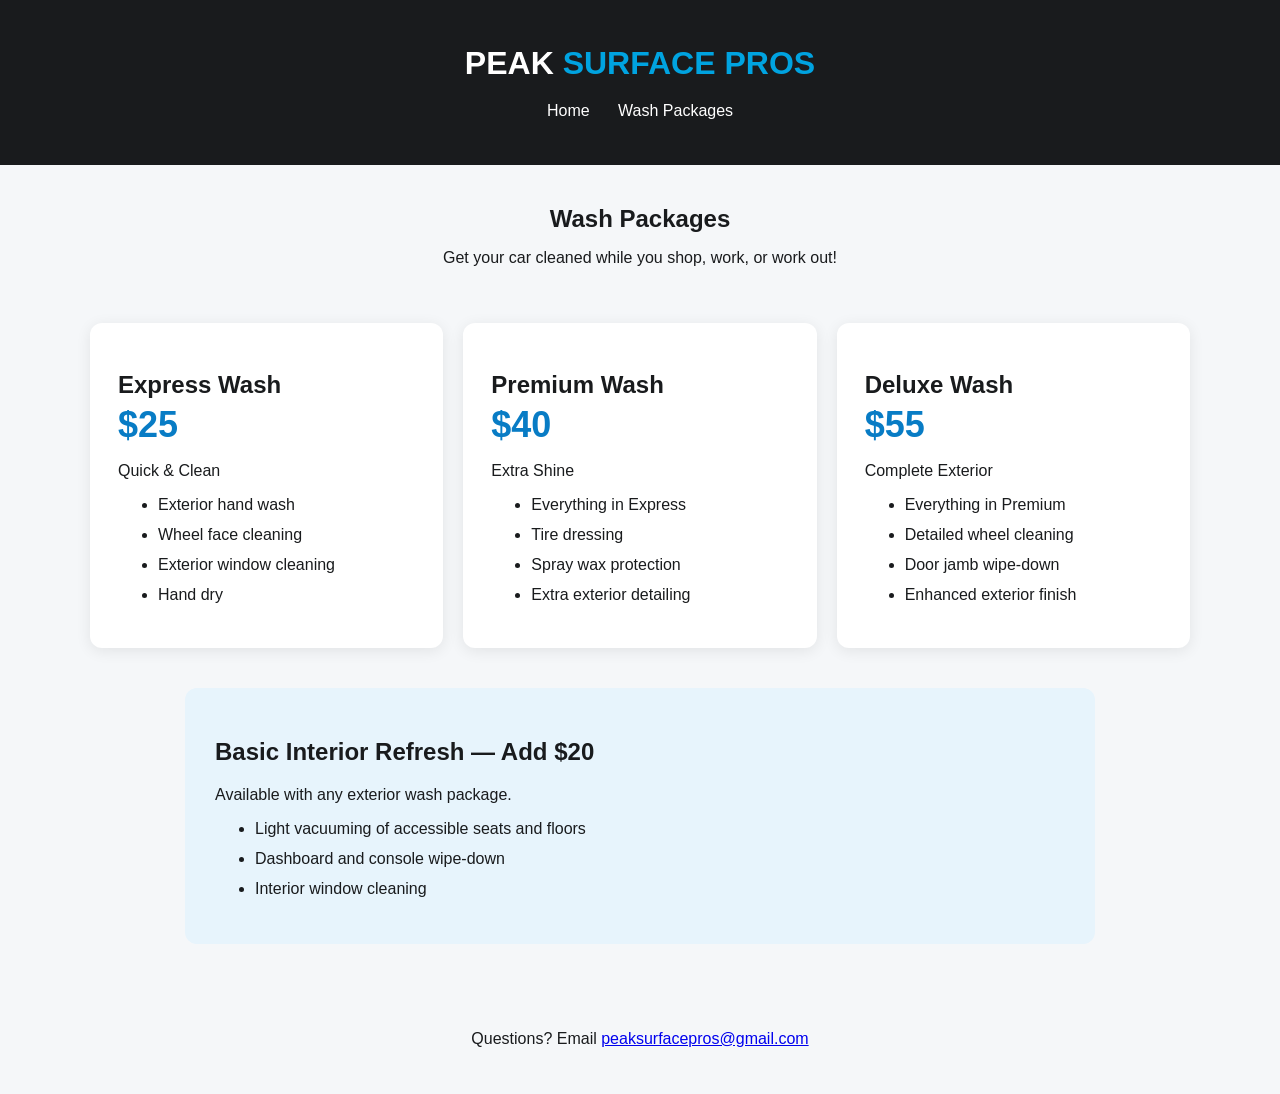
==== packages.html @ 0dc201b3 "Create packages.html" ====
<!DOCTYPE html>
<html lang="en">
<head>
  <meta charset="UTF-8">
  <meta name="viewport" content="width=device-width, initial-scale=1">
  <title>Wash Packages | Peak Surface Pros</title>
  <style>
    body {
      margin: 0;
      font-family: Arial, sans-serif;
      background: #F5F7F9;
      color: #191B1D;
    }
    header {
      background: #191B1D;
      color: white;
      text-align: center;
      padding: 45px 20px;
    }
    nav { margin-top: 20px; }
    nav a {
      color: white;
      margin: 0 12px;
      text-decoration: none;
    }
    h1 { margin: 0 0 10px; }
    .blue { color: #00A3E0; }
    .intro {
      text-align: center;
      padding: 40px 20px 20px;
    }
    .packages {
      display: grid;
      grid-template-columns: repeat(3, 1fr);
      gap: 20px;
      max-width: 1100px;
      margin: 20px auto;
      padding: 0 20px;
    }
    .card {
      background: white;
      border-radius: 12px;
      padding: 28px;
      box-shadow: 0 3px 15px #00000015;
    }
    .card h2 { margin-bottom: 5px; }
    .price {
      color: #087CC5;
      font-size: 36px;
      font-weight: bold;
    }
    li { margin: 12px 0; }
    .interior {
      max-width: 850px;
      margin: 40px auto;
      padding: 30px;
      background: #E7F4FC;
      border-radius: 12px;
    }
    footer {
      text-align: center;
      padding: 30px;
    }
    @media (max-width: 750px) {
      .packages { grid-template-columns: 1fr; }
      .interior { margin: 20px; }
    }
  </style>
</head>
<body>
  <header>
    <h1>PEAK <span class="blue">SURFACE PROS</span></h1>
    <nav>
      <a href="index.html">Home</a>
      <a href="packages.html">Wash Packages</a>
    </nav>
  </header>

  <section class="intro">
    <h1>Wash Packages</h1>
    <p>Get your car cleaned while you shop, work, or work out!</p>
  </section>

  <section class="packages">
    <div class="card">
      <h2>Express Wash</h2>
      <div class="price">$25</div>
      <p>Quick & Clean</p>
      <ul>
        <li>Exterior hand wash</li>
        <li>Wheel face cleaning</li>
        <li>Exterior window cleaning</li>
        <li>Hand dry</li>
      </ul>
    </div>

    <div class="card">
      <h2>Premium Wash</h2>
      <div class="price">$40</div>
      <p>Extra Shine</p>
      <ul>
        <li>Everything in Express</li>
        <li>Tire dressing</li>
        <li>Spray wax protection</li>
        <li>Extra exterior detailing</li>
      </ul>
    </div>

    <div class="card">
      <h2>Deluxe Wash</h2>
      <div class="price">$55</div>
      <p>Complete Exterior</p>
      <ul>
        <li>Everything in Premium</li>
        <li>Detailed wheel cleaning</li>
        <li>Door jamb wipe-down</li>
        <li>Enhanced exterior finish</li>
      </ul>
    </div>
  </section>

  <section class="interior">
    <h2>Basic Interior Refresh — Add $20</h2>
    <p>Available with any exterior wash package.</p>
    <ul>
      <li>Light vacuuming of accessible seats and floors</li>
      <li>Dashboard and console wipe-down</li>
      <li>Interior window cleaning</li>
    </ul>
  </section>

  <footer>
    <p>Questions? Email
      <a href="mailto:peaksurfacepros@gmail.com">
        peaksurfacepros@gmail.com
      </a>
    </p>
  </footer>
</body>
</html>
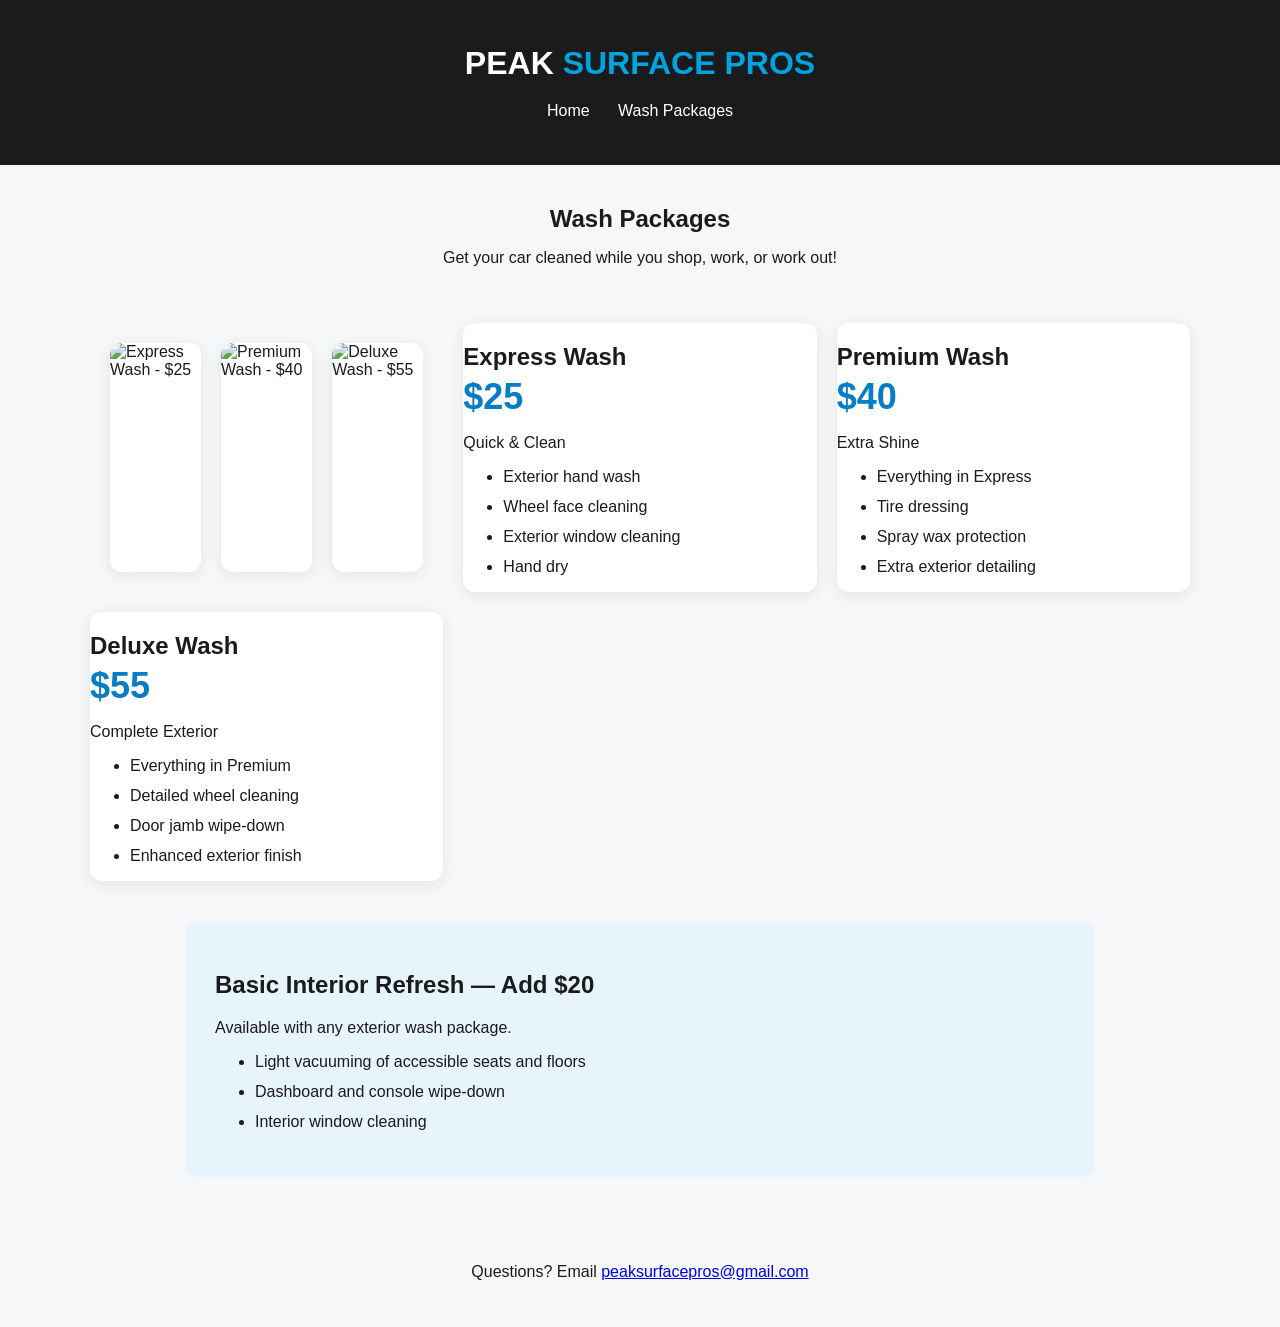
==== commit b658e609: "Update packages.html" ====
--- a/packages.html
+++ b/packages.html
@@ -66,6 +66,19 @@
       .packages { grid-template-columns: 1fr; }
       .interior { margin: 20px; }
     }
+  
+.package-image {
+  display: block;
+  width: 100%;
+  height: auto;
+  border-radius: 10px;
+}
+
+.packages .card {
+  padding: 0;
+  overflow: hidden;
+}
+
   </style>
 </head>
 <body>
@@ -83,6 +96,33 @@
   </section>
 
   <section class="packages">
+    
+<section class="packages">
+  <div class="card">
+    <img
+      src="peak_express_original_crop.png"
+      alt="Express Wash - $25"
+      class="package-image"
+    >
+  </div>
+
+  <div class="card">
+    <img
+      src="peak_premium_original_crop.png"
+      alt="Premium Wash - $40"
+      class="package-image"
+    >
+  </div>
+
+  <div class="card">
+    <img
+      src="peak_deluxe_original_crop.png"
+      alt="Deluxe Wash - $55"
+      class="package-image"
+    >
+  </div>
+</section>
+
     <div class="card">
       <h2>Express Wash</h2>
       <div class="price">$25</div>
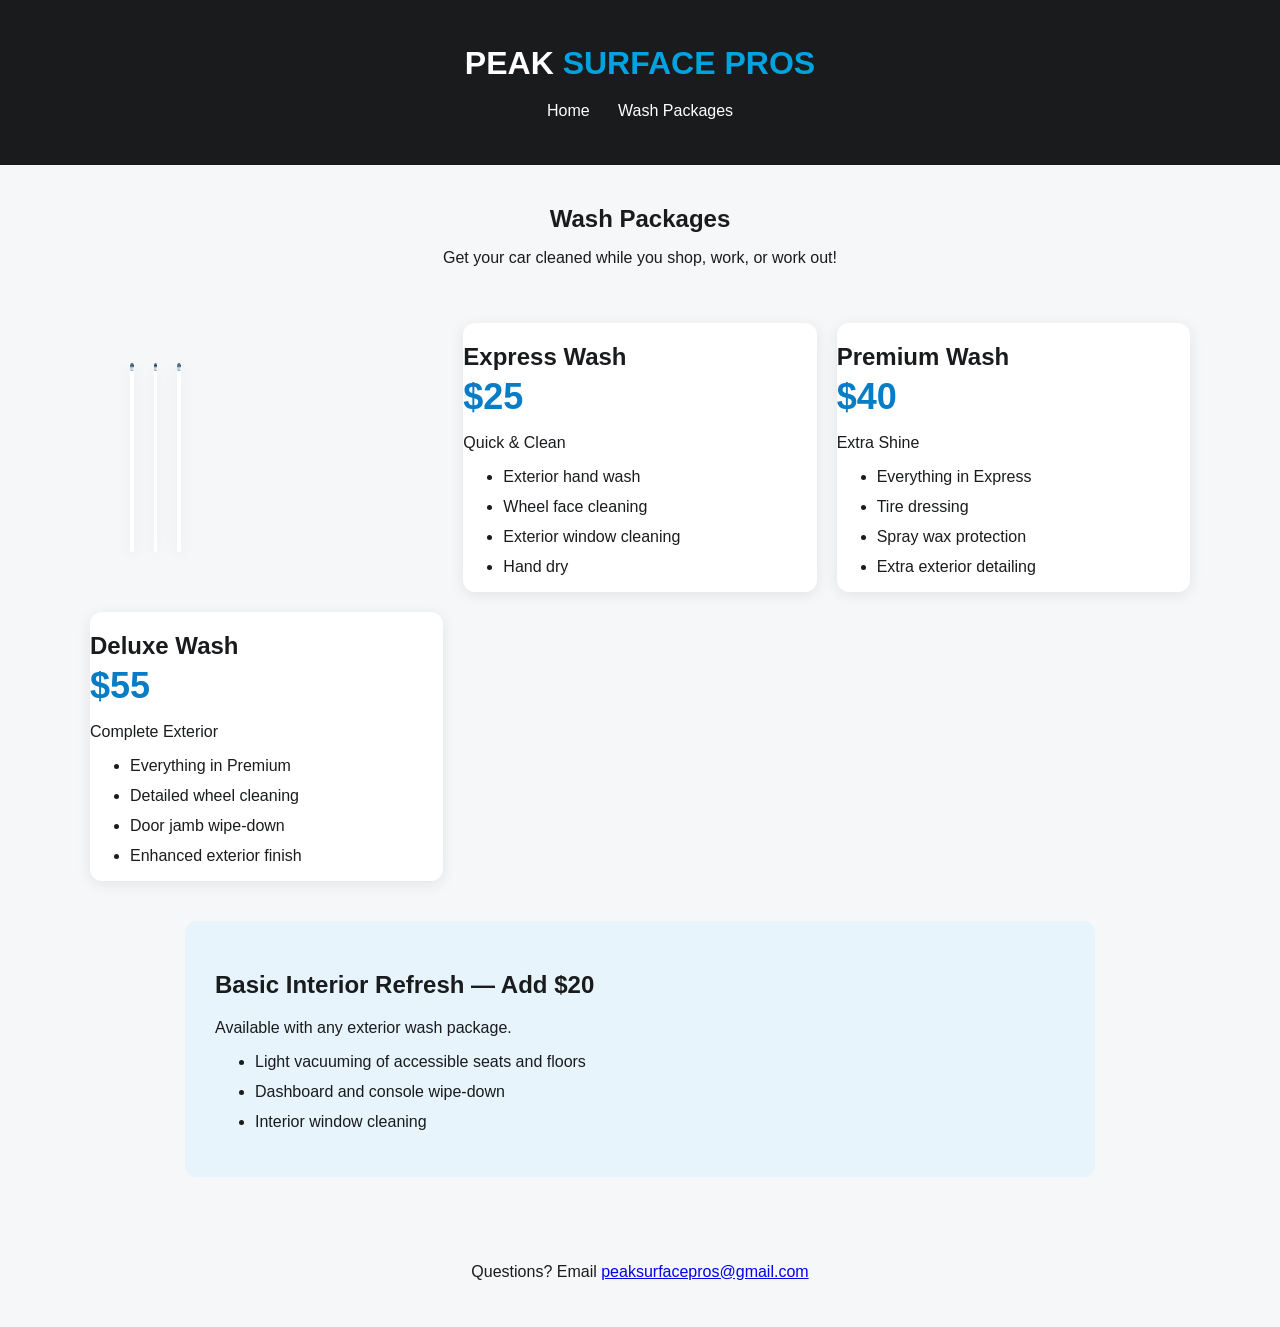
==== commit 56e45ac9: "Update packages.html" ====
--- a/packages.html
+++ b/packages.html
@@ -98,9 +98,12 @@
   <section class="packages">
     
 <section class="packages">
+  
+<section class="packages">
+
   <div class="card">
     <img
-      src="peak_express_original_crop.png"
+      src="$25ExpressWash.png"
       alt="Express Wash - $25"
       class="package-image"
     >
@@ -108,7 +111,7 @@
 
   <div class="card">
     <img
-      src="peak_premium_original_crop.png"
+      src="$40PremiumWash.png"
       alt="Premium Wash - $40"
       class="package-image"
     >
@@ -116,11 +119,14 @@
 
   <div class="card">
     <img
-      src="peak_deluxe_original_crop.png"
+      src="$55DeluxeWash.png"
       alt="Deluxe Wash - $55"
       class="package-image"
     >
   </div>
+
+</section>
+
 </section>
 
     <div class="card">
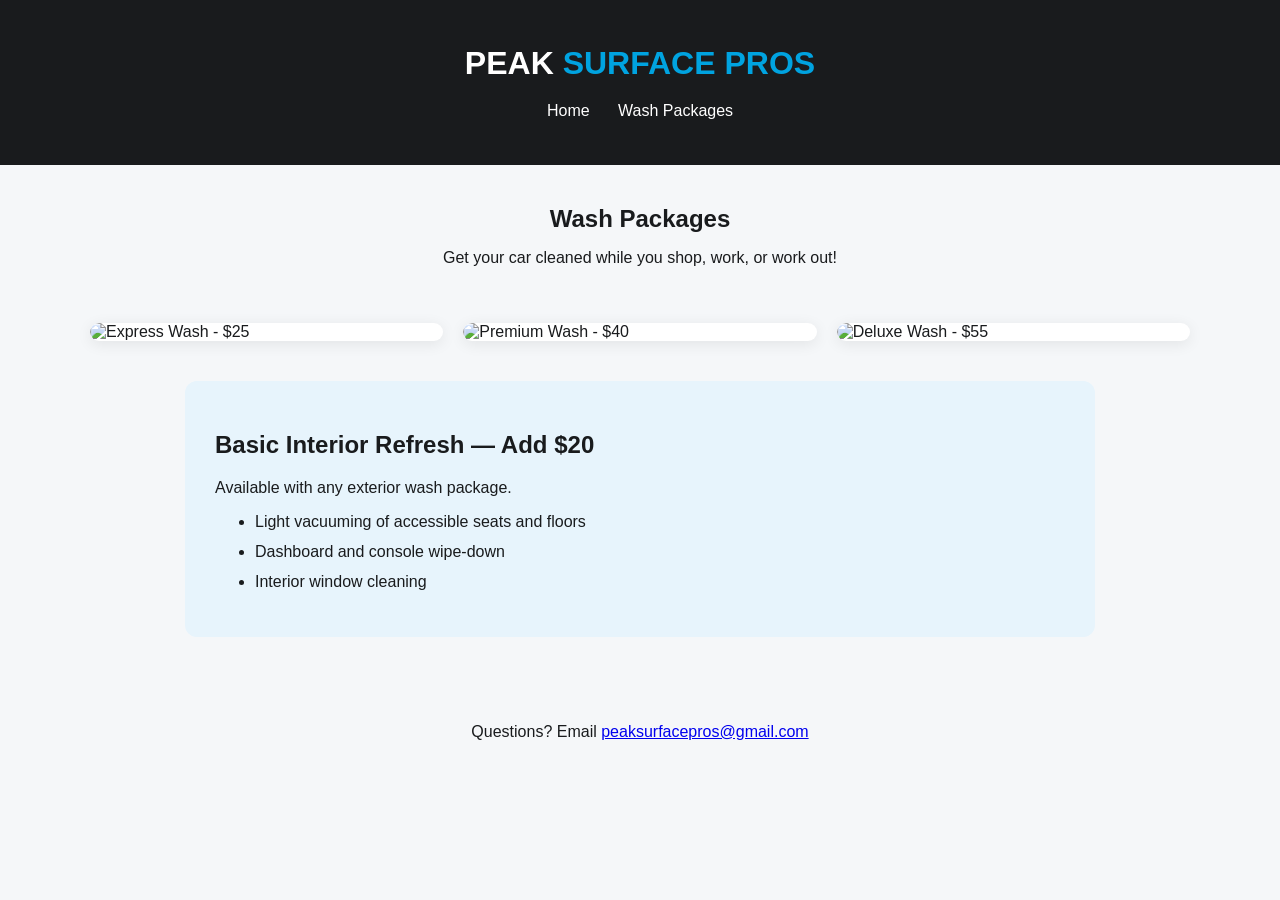
==== commit a60dca72: "Update packages.html" ====
--- a/packages.html
+++ b/packages.html
@@ -95,15 +95,11 @@
     <p>Get your car cleaned while you shop, work, or work out!</p>
   </section>
 
-  <section class="packages">
-    
+ 
 <section class="packages">
-  
-<section class="packages">
-
   <div class="card">
     <img
-      src="$25ExpressWash.png"
+      src="ExpressWash.png"
       alt="Express Wash - $25"
       class="package-image"
     >
@@ -111,7 +107,7 @@
 
   <div class="card">
     <img
-      src="$40PremiumWash.png"
+      src="PremiumWash.png"
       alt="Premium Wash - $40"
       class="package-image"
     >
@@ -119,52 +115,13 @@
 
   <div class="card">
     <img
-      src="$55DeluxeWash.png"
+      src="DeluxeWash.png"
       alt="Deluxe Wash - $55"
       class="package-image"
     >
   </div>
-
 </section>
 
-</section>
-
-    <div class="card">
-      <h2>Express Wash</h2>
-      <div class="price">$25</div>
-      <p>Quick & Clean</p>
-      <ul>
-        <li>Exterior hand wash</li>
-        <li>Wheel face cleaning</li>
-        <li>Exterior window cleaning</li>
-        <li>Hand dry</li>
-      </ul>
-    </div>
-
-    <div class="card">
-      <h2>Premium Wash</h2>
-      <div class="price">$40</div>
-      <p>Extra Shine</p>
-      <ul>
-        <li>Everything in Express</li>
-        <li>Tire dressing</li>
-        <li>Spray wax protection</li>
-        <li>Extra exterior detailing</li>
-      </ul>
-    </div>
-
-    <div class="card">
-      <h2>Deluxe Wash</h2>
-      <div class="price">$55</div>
-      <p>Complete Exterior</p>
-      <ul>
-        <li>Everything in Premium</li>
-        <li>Detailed wheel cleaning</li>
-        <li>Door jamb wipe-down</li>
-        <li>Enhanced exterior finish</li>
-      </ul>
-    </div>
-  </section>
 
   <section class="interior">
     <h2>Basic Interior Refresh — Add $20</h2>
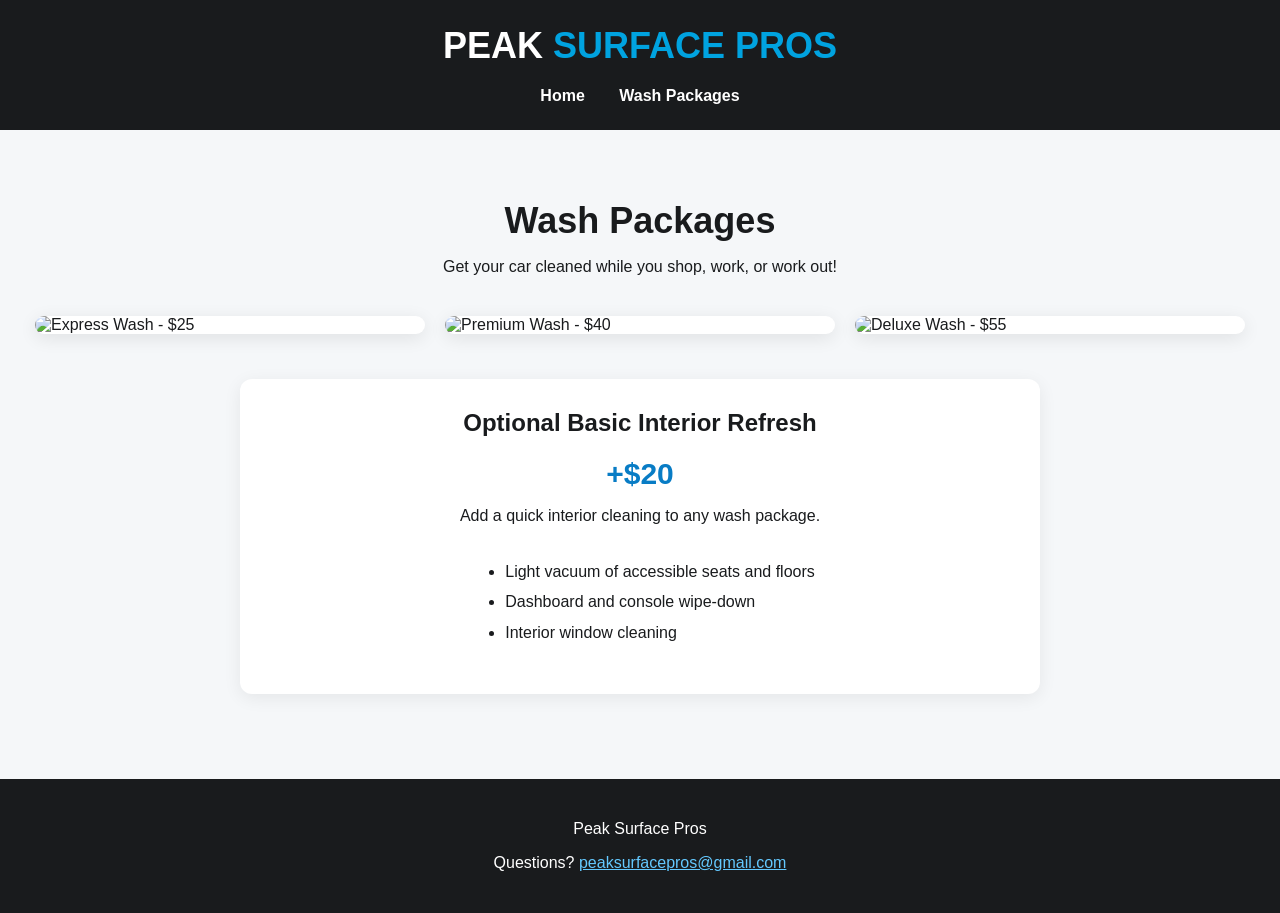
==== commit 9e9e34c4: "Update packages.html" ====
--- a/packages.html
+++ b/packages.html
@@ -3,142 +3,204 @@
 <html lang="en">
 <head>
   <meta charset="UTF-8">
-  <meta name="viewport" content="width=device-width, initial-scale=1">
+  <meta name="viewport" content="width=device-width, initial-scale=1.0">
   <title>Wash Packages | Peak Surface Pros</title>
+
   <style>
+    * {
+      box-sizing: border-box;
+    }
+
     body {
       margin: 0;
       font-family: Arial, sans-serif;
       background: #F5F7F9;
       color: #191B1D;
     }
+
     header {
       background: #191B1D;
       color: white;
       text-align: center;
-      padding: 45px 20px;
-    }
-    nav { margin-top: 20px; }
+      padding: 25px 15px;
+    }
+
+    header h1 {
+      margin: 0 0 20px;
+      font-size: 36px;
+    }
+
+    .blue {
+      color: #00A3E0;
+    }
+
     nav a {
       color: white;
-      margin: 0 12px;
       text-decoration: none;
-    }
-    h1 { margin: 0 0 10px; }
-    .blue { color: #00A3E0; }
+      margin: 0 15px;
+      font-weight: bold;
+    }
+
+    nav a:hover {
+      color: #00A3E0;
+    }
+
+    main {
+      max-width: 1250px;
+      margin: 0 auto;
+      padding: 40px 20px;
+    }
+
     .intro {
       text-align: center;
-      padding: 40px 20px 20px;
-    }
+      margin-bottom: 40px;
+    }
+
+    .intro h1 {
+      font-size: 36px;
+      margin-bottom: 15px;
+    }
+
     .packages {
       display: grid;
-      grid-template-columns: repeat(3, 1fr);
+      grid-template-columns: repeat(3, minmax(0, 1fr));
       gap: 20px;
-      max-width: 1100px;
-      margin: 20px auto;
-      padding: 0 20px;
-    }
-    .card {
+      align-items: start;
+    }
+
+    .package-card {
+      min-width: 0;
+      overflow: hidden;
+      border-radius: 12px;
+      background: white;
+      box-shadow: 0 4px 18px #00000018;
+    }
+
+    .package-card img {
+      display: block;
+      width: 100%;
+      height: auto;
+    }
+
+    .interior {
       background: white;
       border-radius: 12px;
-      padding: 28px;
-      box-shadow: 0 3px 15px #00000015;
-    }
-    .card h2 { margin-bottom: 5px; }
+      padding: 30px;
+      margin: 45px auto;
+      max-width: 800px;
+      text-align: center;
+      box-shadow: 0 4px 18px #00000012;
+    }
+
+    .interior h2 {
+      margin-top: 0;
+    }
+
     .price {
       color: #087CC5;
-      font-size: 36px;
+      font-size: 30px;
       font-weight: bold;
     }
-    li { margin: 12px 0; }
-    .interior {
-      max-width: 850px;
-      margin: 40px auto;
-      padding: 30px;
-      background: #E7F4FC;
-      border-radius: 12px;
-    }
+
+    .interior ul {
+      display: inline-block;
+      text-align: left;
+      line-height: 1.9;
+    }
+
     footer {
       text-align: center;
-      padding: 30px;
-    }
+      padding: 25px;
+      background: #191B1D;
+      color: white;
+    }
+
+    footer a {
+      color: #64C9FF;
+    }
+
     @media (max-width: 750px) {
-      .packages { grid-template-columns: 1fr; }
-      .interior { margin: 20px; }
-    }
-  
-.package-image {
-  display: block;
-  width: 100%;
-  height: auto;
-  border-radius: 10px;
-}
-
-.packages .card {
-  padding: 0;
-  overflow: hidden;
-}
-
+      .packages {
+        grid-template-columns: 1fr;
+        max-width: 480px;
+        margin: auto;
+      }
+
+      header h1 {
+        font-size: 28px;
+      }
+
+      .intro h1 {
+        font-size: 30px;
+      }
+    }
   </style>
 </head>
+
 <body>
+
   <header>
     <h1>PEAK <span class="blue">SURFACE PROS</span></h1>
+
     <nav>
       <a href="index.html">Home</a>
       <a href="packages.html">Wash Packages</a>
     </nav>
   </header>
 
-  <section class="intro">
-    <h1>Wash Packages</h1>
-    <p>Get your car cleaned while you shop, work, or work out!</p>
-  </section>
-
- 
-<section class="packages">
-  <div class="card">
-    <img
-      src="ExpressWash.png"
-      alt="Express Wash - $25"
-      class="package-image"
-    >
-  </div>
-
-  <div class="card">
-    <img
-      src="PremiumWash.png"
-      alt="Premium Wash - $40"
-      class="package-image"
-    >
-  </div>
-
-  <div class="card">
-    <img
-      src="DeluxeWash.png"
-      alt="Deluxe Wash - $55"
-      class="package-image"
-    >
-  </div>
-</section>
-
-
-  <section class="interior">
-    <h2>Basic Interior Refresh — Add $20</h2>
-    <p>Available with any exterior wash package.</p>
-    <ul>
-      <li>Light vacuuming of accessible seats and floors</li>
-      <li>Dashboard and console wipe-down</li>
-      <li>Interior window cleaning</li>
-    </ul>
-  </section>
+  <main>
+    <section class="intro">
+      <h1>Wash Packages</h1>
+      <p>Get your car cleaned while you shop, work, or work out!</p>
+    </section>
+
+    <section class="packages">
+
+      <div class="package-card">
+        <img
+          src="ExpressWash.png"
+          alt="Express Wash - $25"
+        >
+      </div>
+
+      <div class="package-card">
+        <img
+          src="PremiumWash.png"
+          alt="Premium Wash - $40"
+        >
+      </div>
+
+      <div class="package-card">
+        <img
+          src="DeluxeWash.png"
+          alt="Deluxe Wash - $55"
+        >
+      </div>
+
+    </section>
+
+    <section class="interior">
+      <h2>Optional Basic Interior Refresh</h2>
+      <div class="price">+$20</div>
+      <p>Add a quick interior cleaning to any wash package.</p>
+
+      <ul>
+        <li>Light vacuum of accessible seats and floors</li>
+        <li>Dashboard and console wipe-down</li>
+        <li>Interior window cleaning</li>
+      </ul>
+    </section>
+  </main>
 
   <footer>
-    <p>Questions? Email
+    <p>Peak Surface Pros</p>
+    <p>
+      Questions?
       <a href="mailto:peaksurfacepros@gmail.com">
         peaksurfacepros@gmail.com
       </a>
     </p>
   </footer>
+
 </body>
 </html>
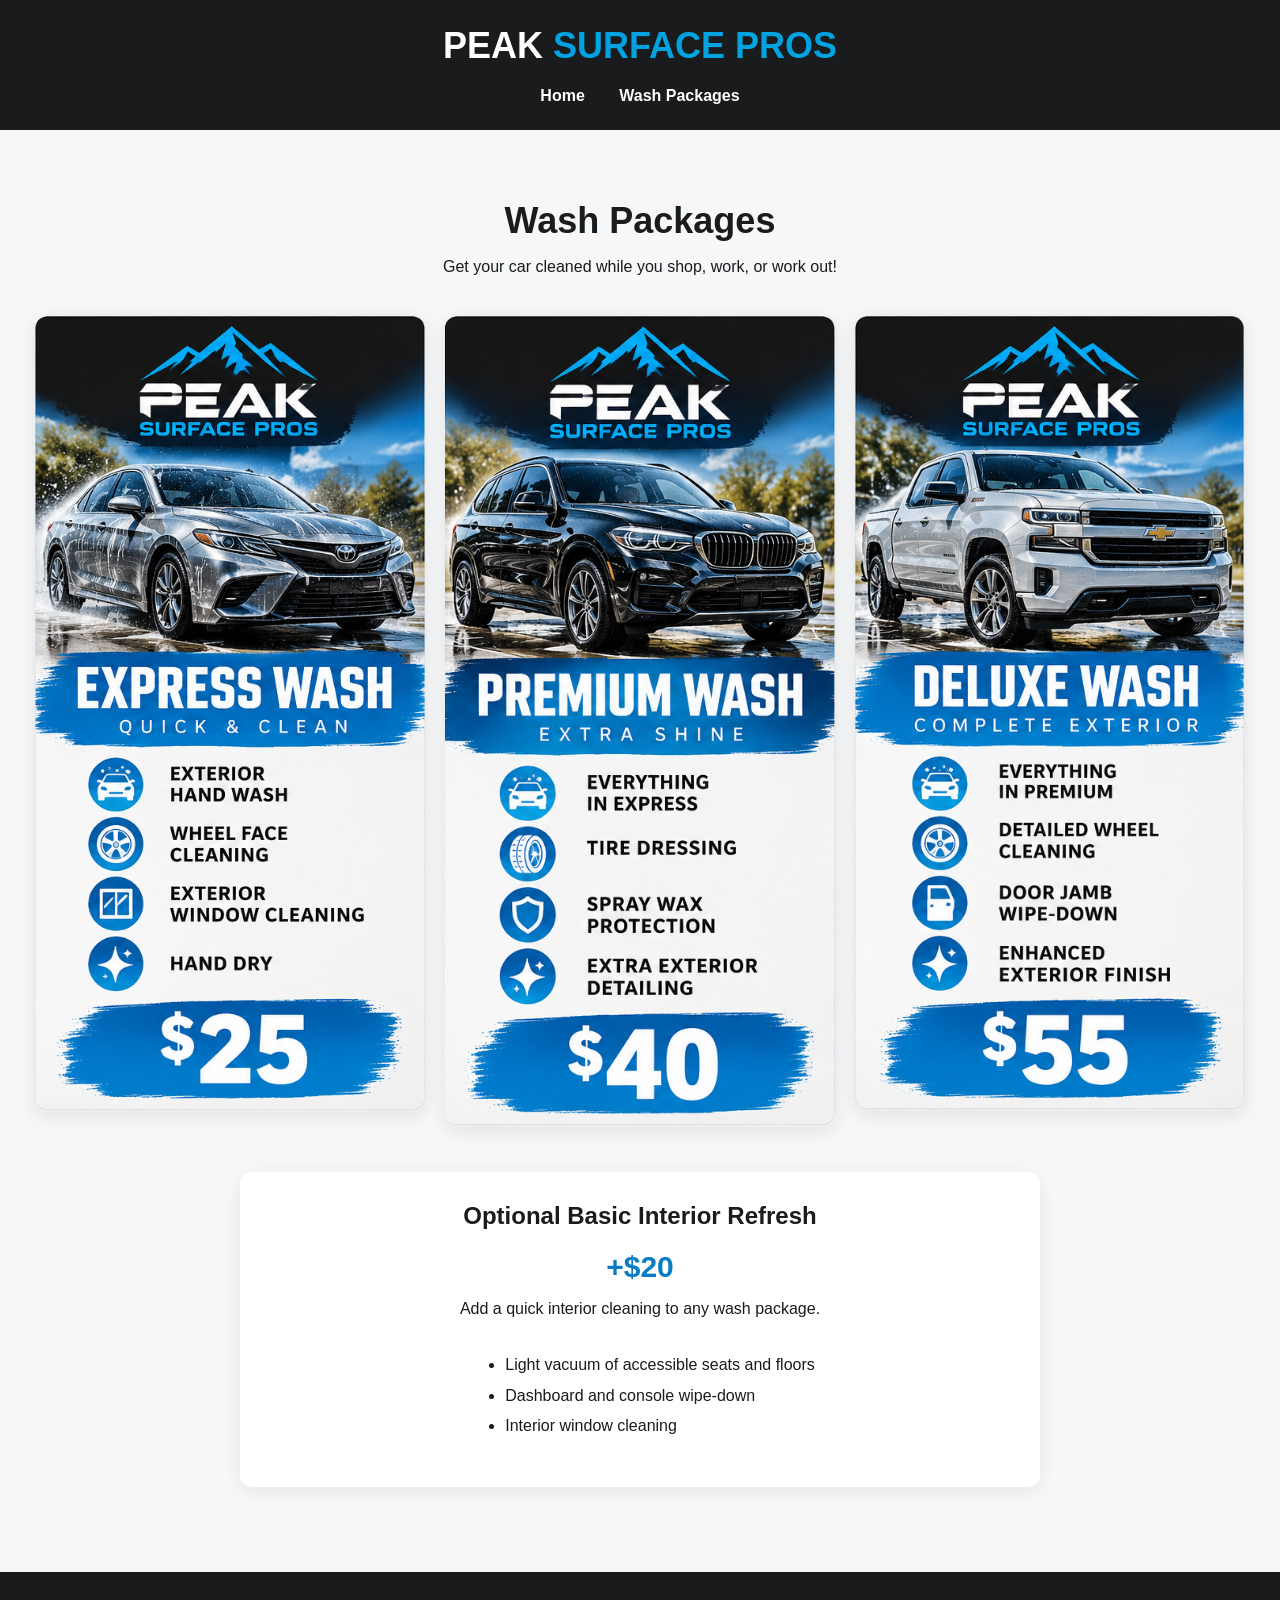
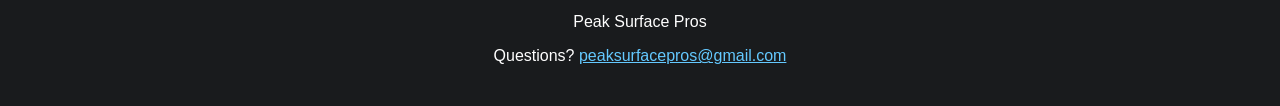
==== commit 1681c0fb: "Update packages.html" ====
--- a/packages.html
+++ b/packages.html
@@ -158,21 +158,21 @@
 
       <div class="package-card">
         <img
-          src="ExpressWash.png"
+          src="25ExpressWash.png"
           alt="Express Wash - $25"
         >
       </div>
 
       <div class="package-card">
         <img
-          src="PremiumWash.png"
+          src="40PremiumWash.png"
           alt="Premium Wash - $40"
         >
       </div>
 
       <div class="package-card">
         <img
-          src="DeluxeWash.png"
+          src="55DeluxeWash.png"
           alt="Deluxe Wash - $55"
         >
       </div>
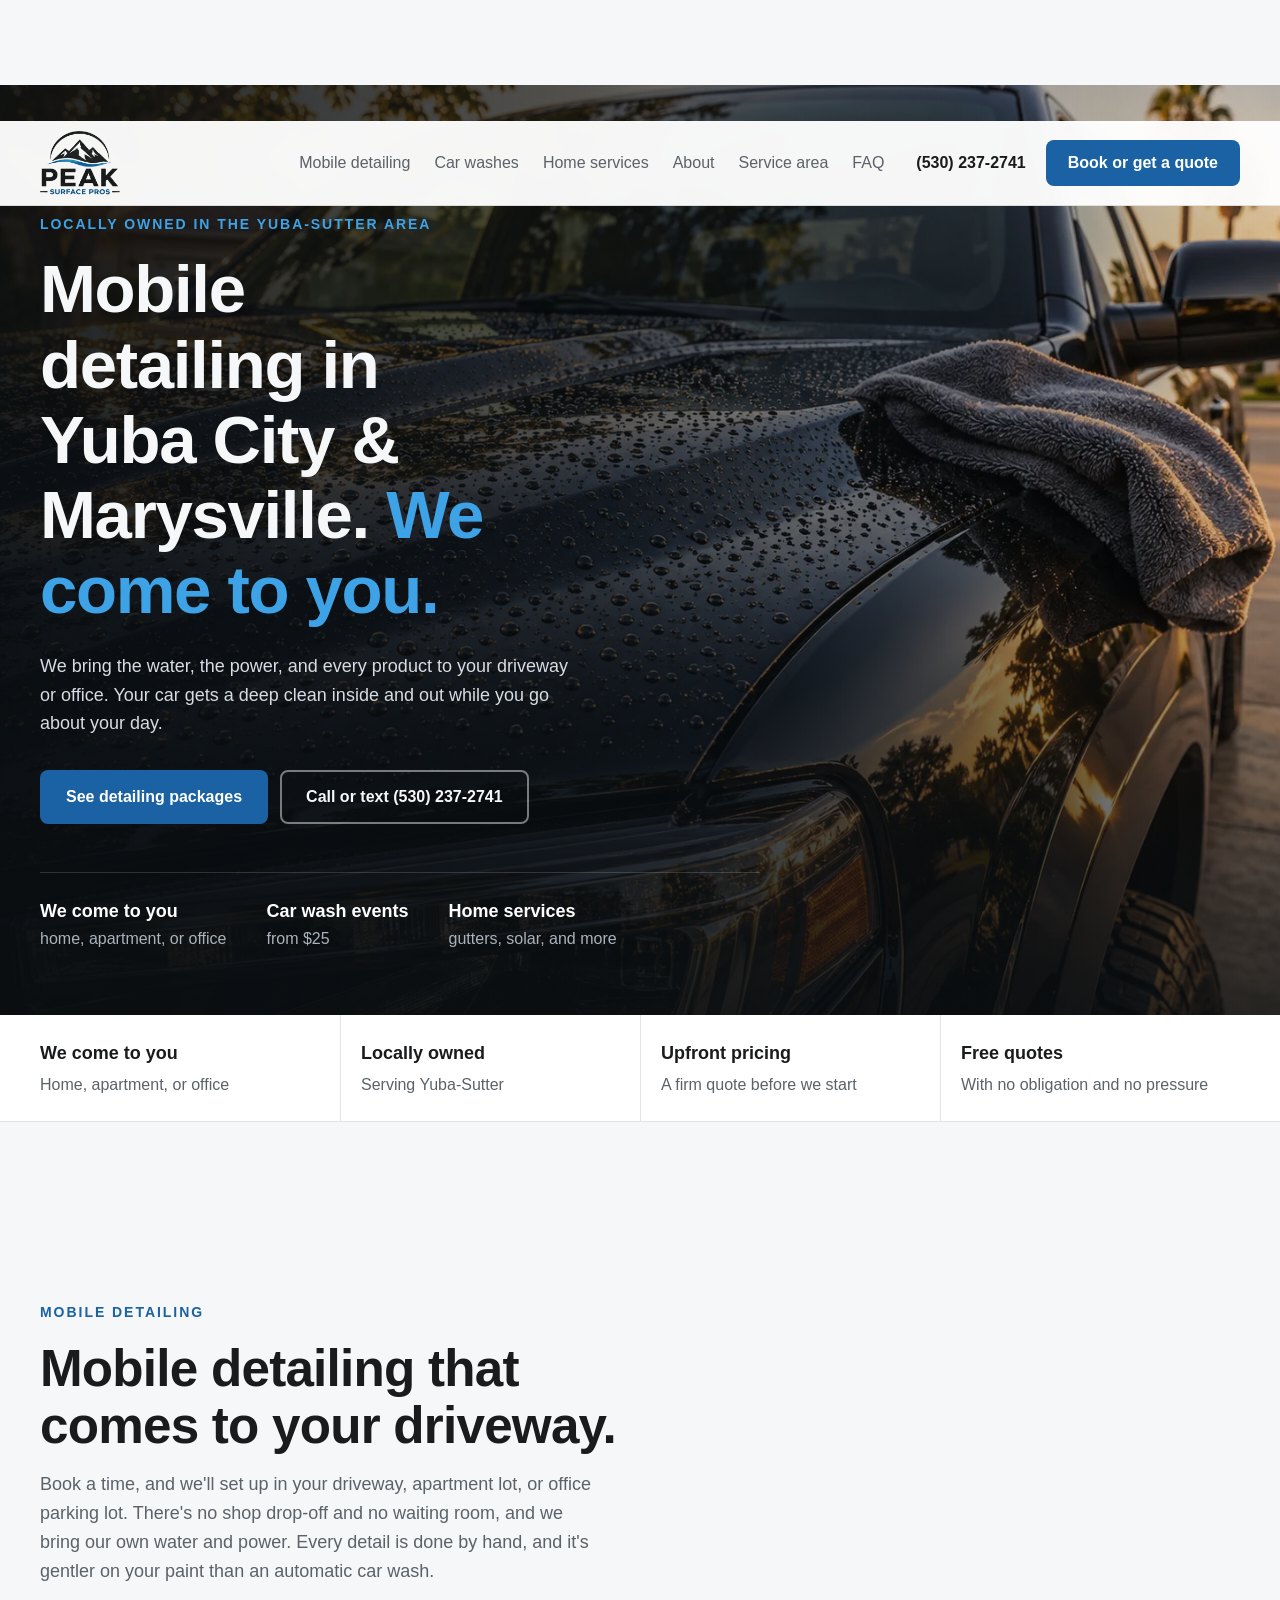
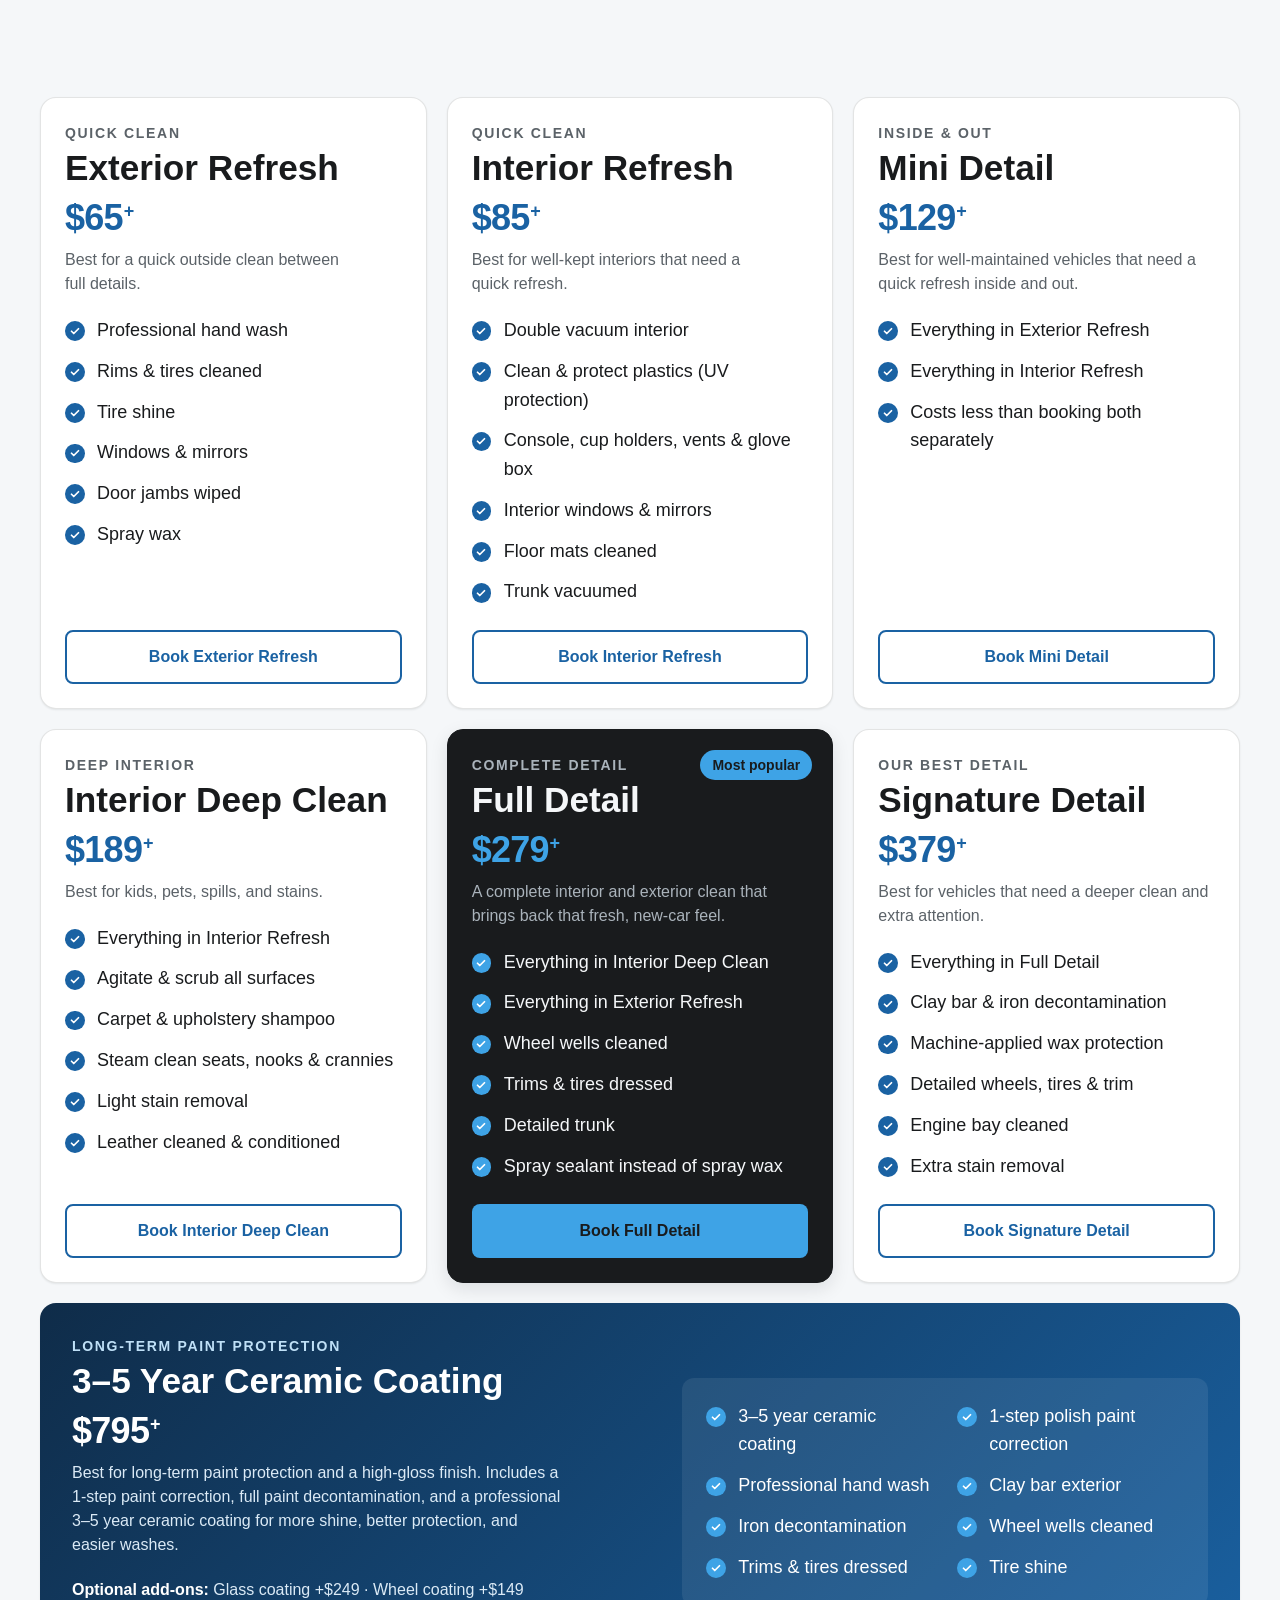
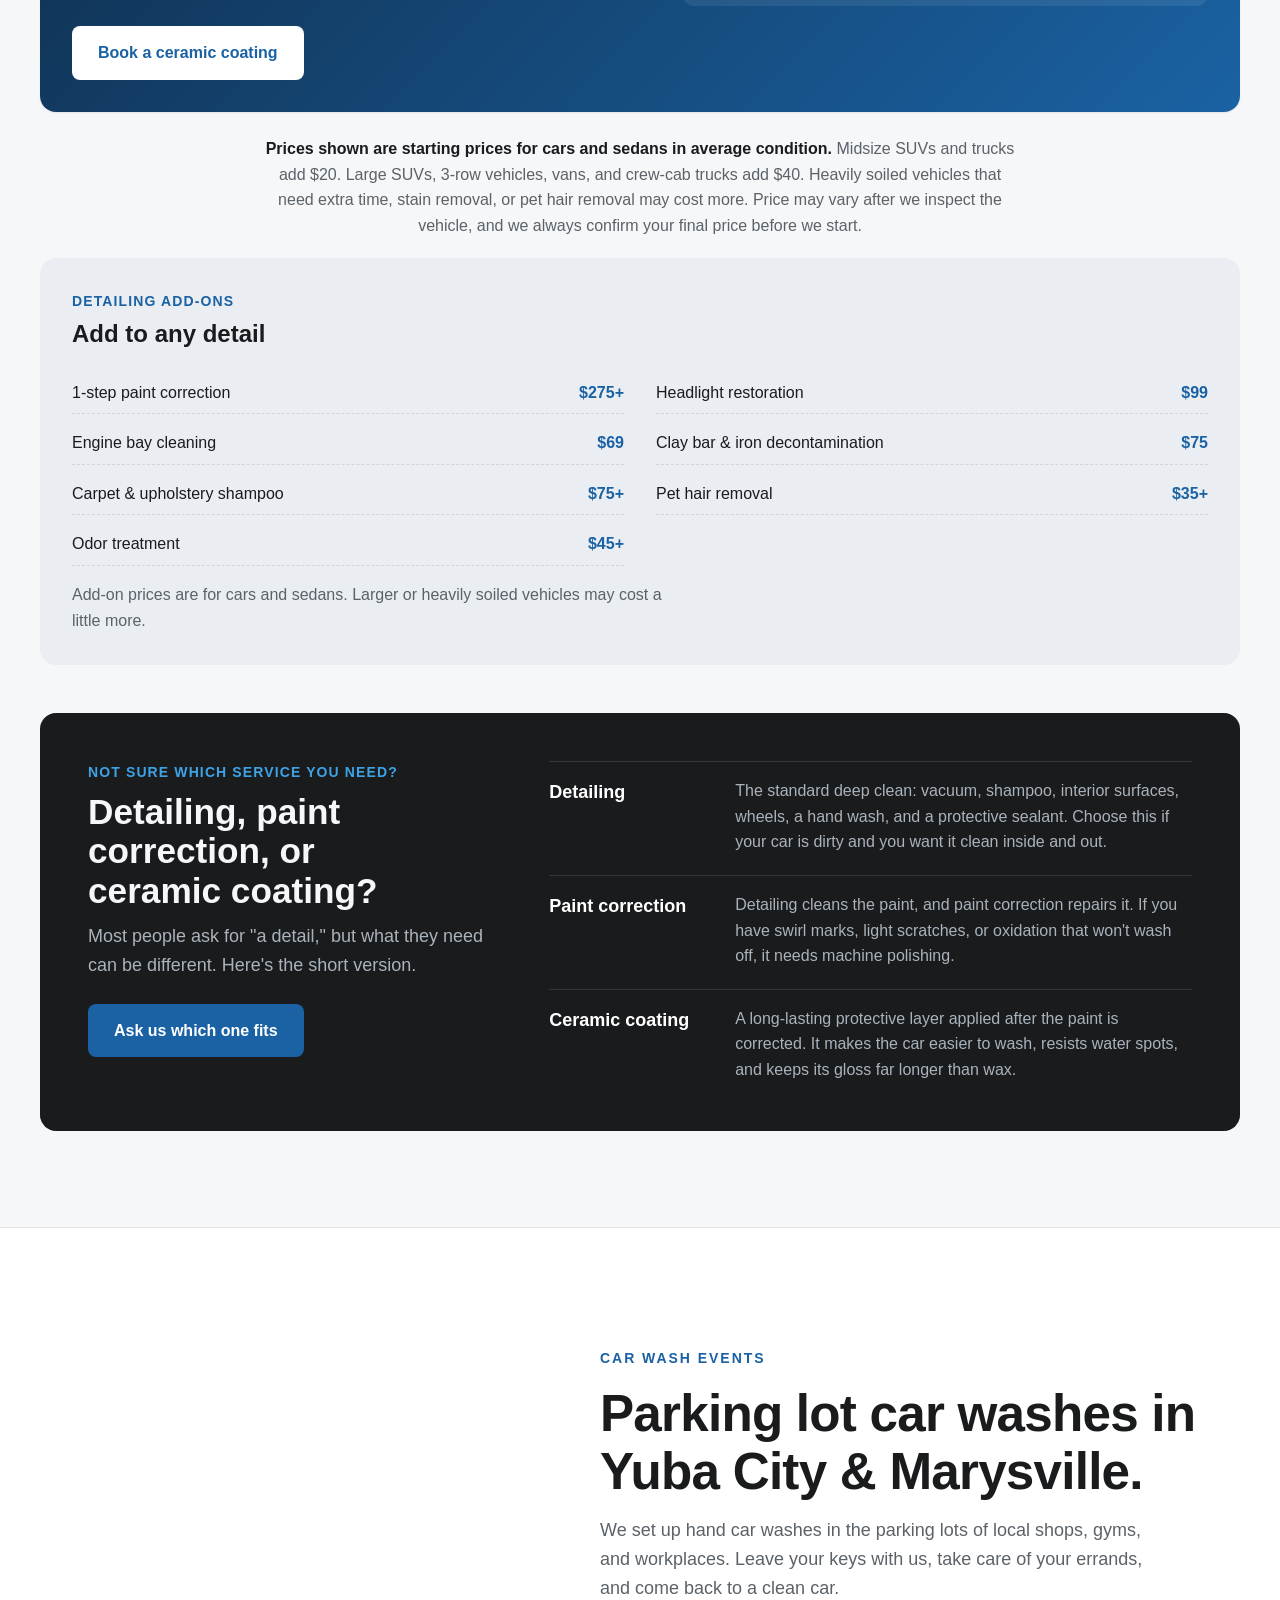
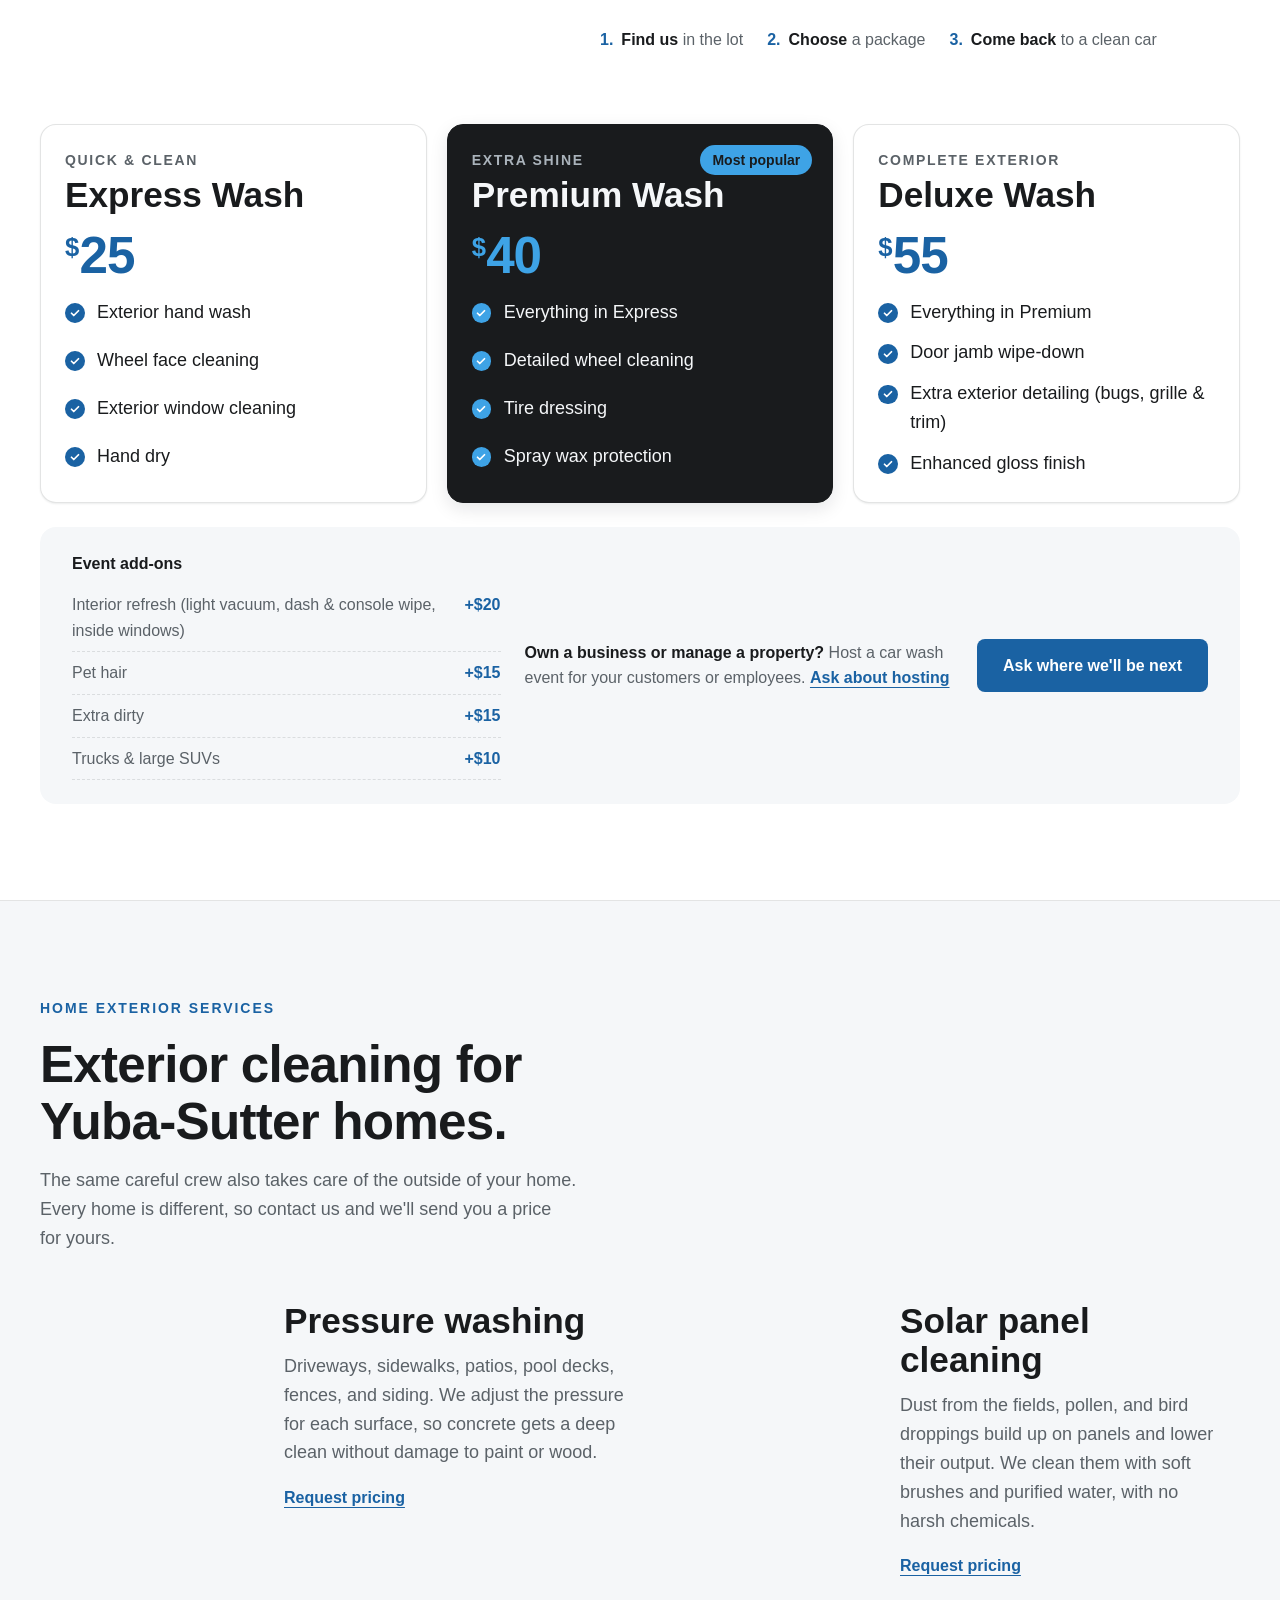
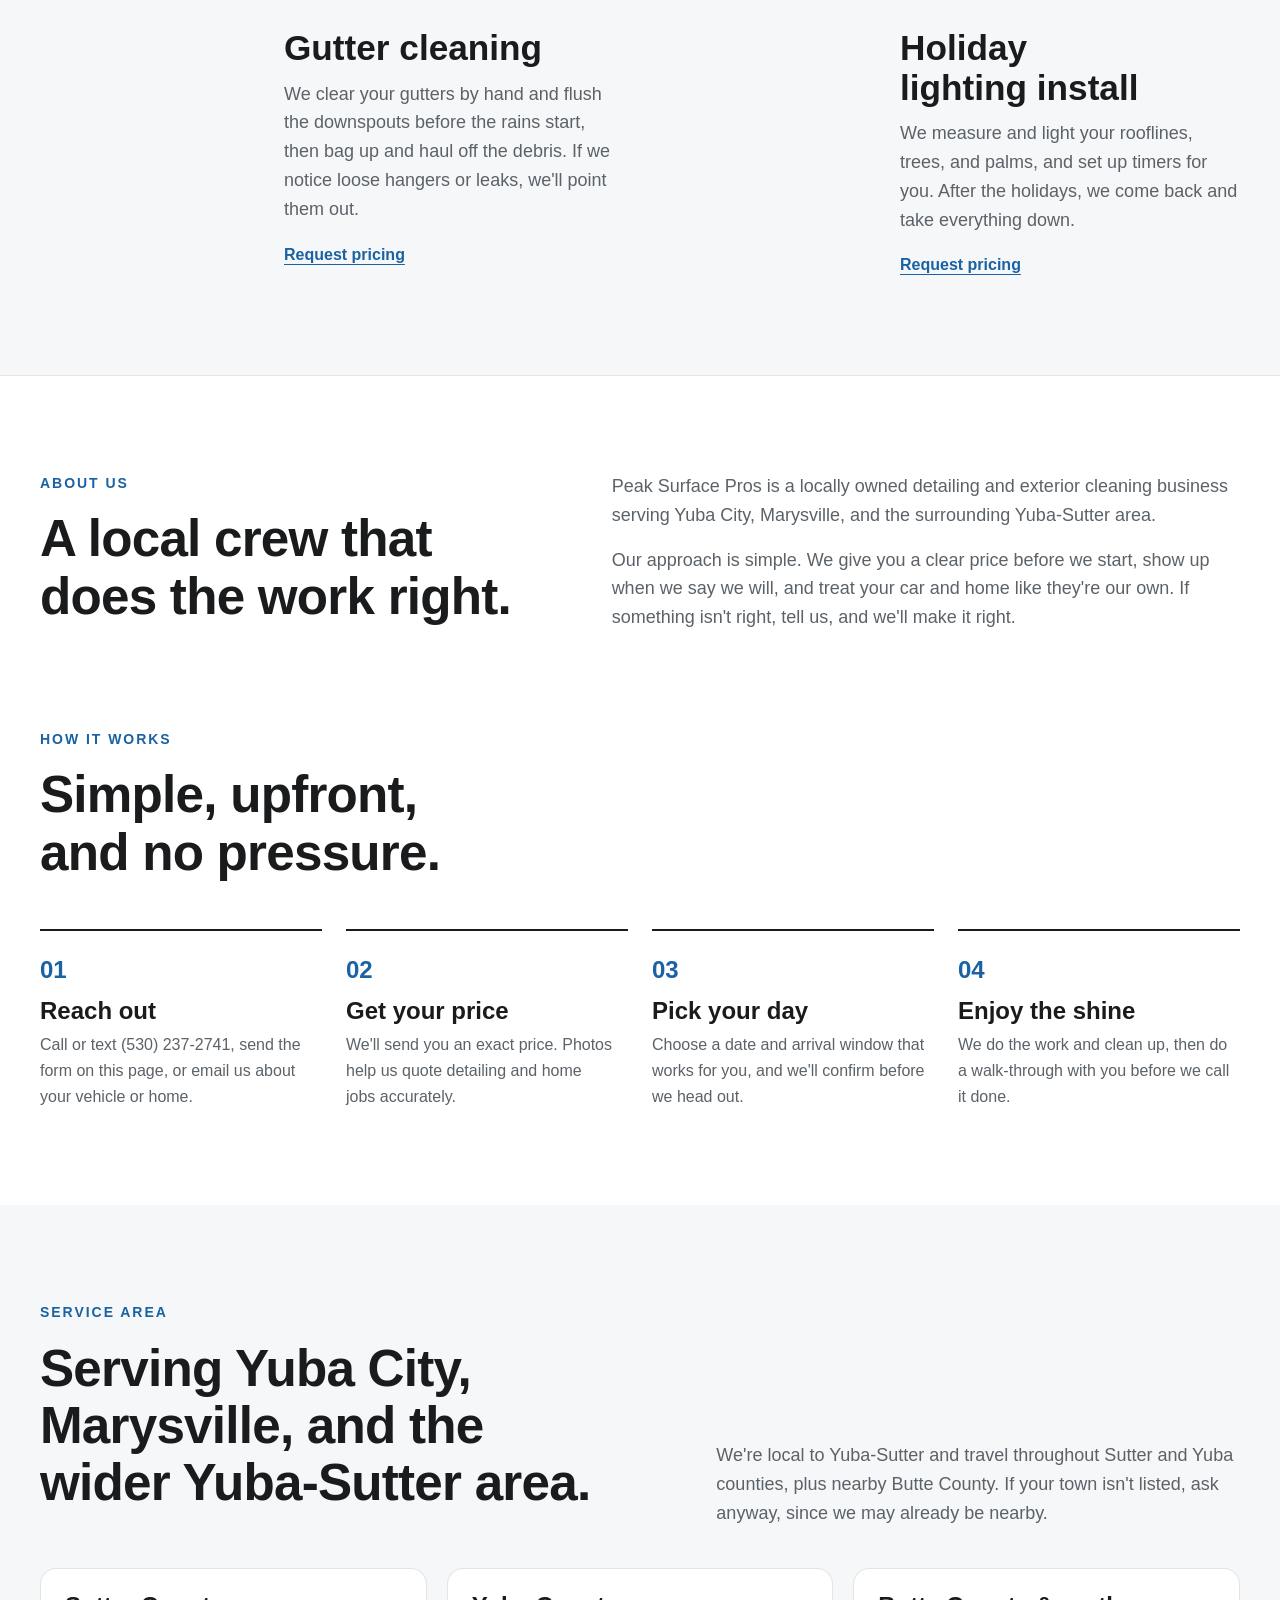
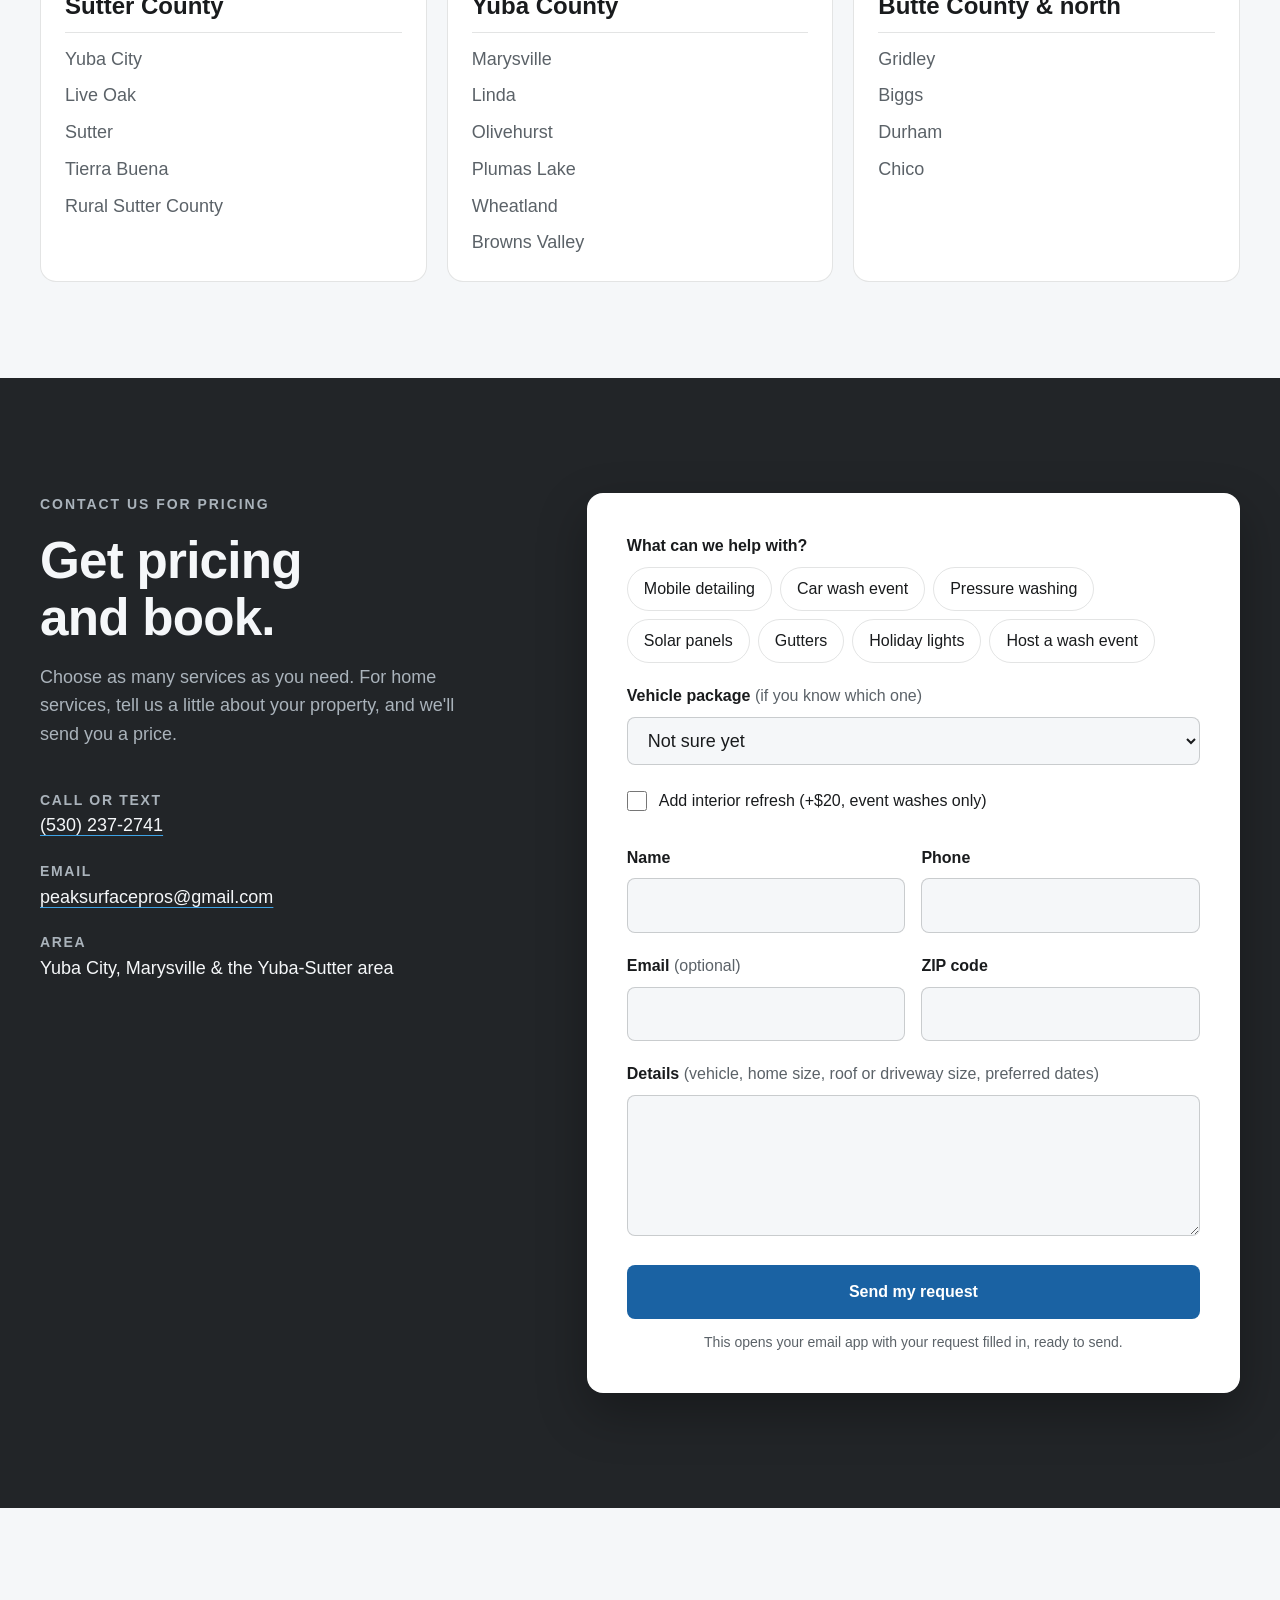
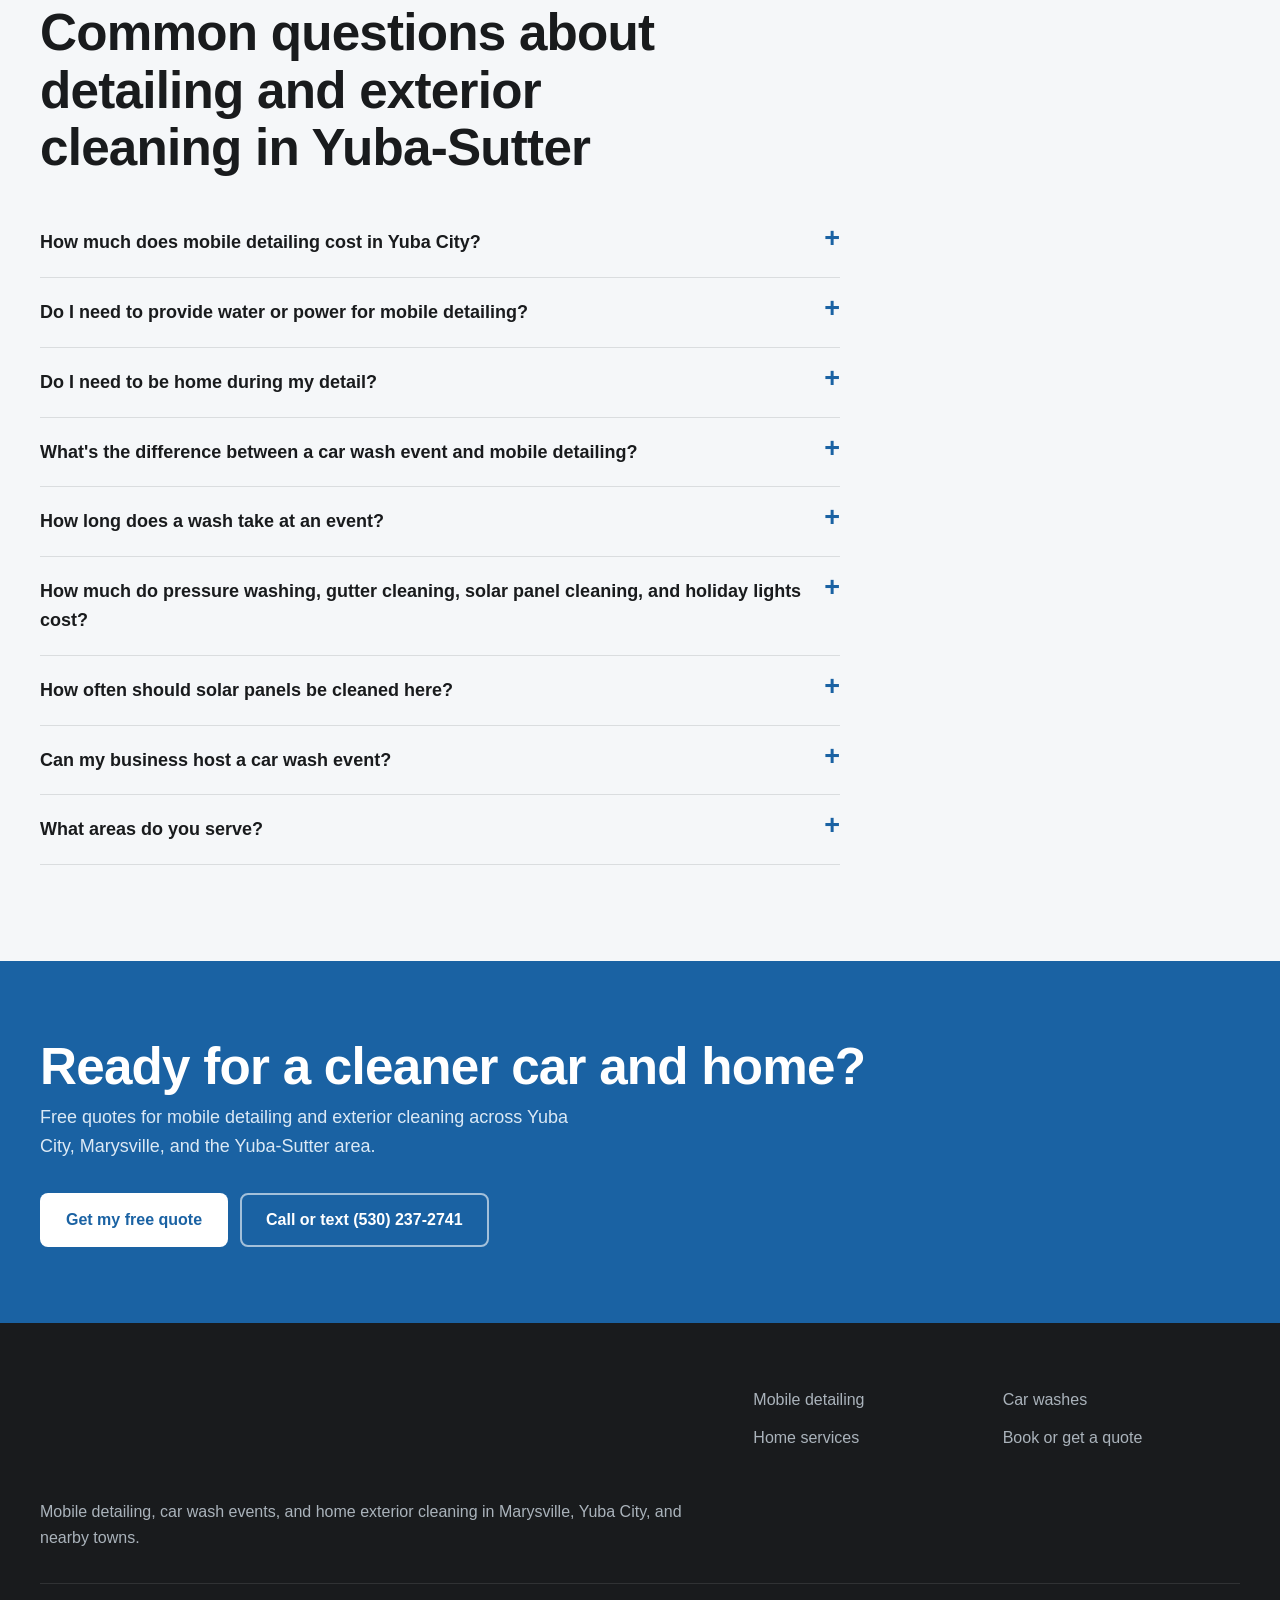
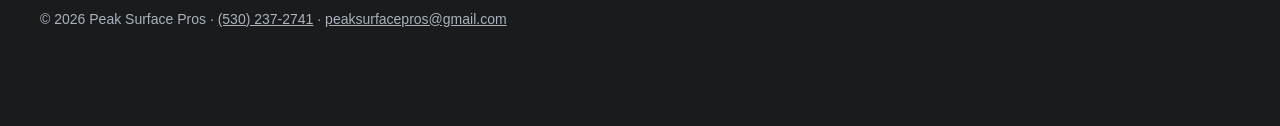
==== commit 6cc16700: "New Peak Surface Pros website: mobile detailing, car wash events, home services Co-authored-by: Perp" ====
--- a/packages.html
+++ b/packages.html
@@ -1,206 +1,4 @@
-
-<!DOCTYPE html>
-<html lang="en">
-<head>
-  <meta charset="UTF-8">
-  <meta name="viewport" content="width=device-width, initial-scale=1.0">
-  <title>Wash Packages | Peak Surface Pros</title>
-
-  <style>
-    * {
-      box-sizing: border-box;
-    }
-
-    body {
-      margin: 0;
-      font-family: Arial, sans-serif;
-      background: #F5F7F9;
-      color: #191B1D;
-    }
-
-    header {
-      background: #191B1D;
-      color: white;
-      text-align: center;
-      padding: 25px 15px;
-    }
-
-    header h1 {
-      margin: 0 0 20px;
-      font-size: 36px;
-    }
-
-    .blue {
-      color: #00A3E0;
-    }
-
-    nav a {
-      color: white;
-      text-decoration: none;
-      margin: 0 15px;
-      font-weight: bold;
-    }
-
-    nav a:hover {
-      color: #00A3E0;
-    }
-
-    main {
-      max-width: 1250px;
-      margin: 0 auto;
-      padding: 40px 20px;
-    }
-
-    .intro {
-      text-align: center;
-      margin-bottom: 40px;
-    }
-
-    .intro h1 {
-      font-size: 36px;
-      margin-bottom: 15px;
-    }
-
-    .packages {
-      display: grid;
-      grid-template-columns: repeat(3, minmax(0, 1fr));
-      gap: 20px;
-      align-items: start;
-    }
-
-    .package-card {
-      min-width: 0;
-      overflow: hidden;
-      border-radius: 12px;
-      background: white;
-      box-shadow: 0 4px 18px #00000018;
-    }
-
-    .package-card img {
-      display: block;
-      width: 100%;
-      height: auto;
-    }
-
-    .interior {
-      background: white;
-      border-radius: 12px;
-      padding: 30px;
-      margin: 45px auto;
-      max-width: 800px;
-      text-align: center;
-      box-shadow: 0 4px 18px #00000012;
-    }
-
-    .interior h2 {
-      margin-top: 0;
-    }
-
-    .price {
-      color: #087CC5;
-      font-size: 30px;
-      font-weight: bold;
-    }
-
-    .interior ul {
-      display: inline-block;
-      text-align: left;
-      line-height: 1.9;
-    }
-
-    footer {
-      text-align: center;
-      padding: 25px;
-      background: #191B1D;
-      color: white;
-    }
-
-    footer a {
-      color: #64C9FF;
-    }
-
-    @media (max-width: 750px) {
-      .packages {
-        grid-template-columns: 1fr;
-        max-width: 480px;
-        margin: auto;
-      }
-
-      header h1 {
-        font-size: 28px;
-      }
-
-      .intro h1 {
-        font-size: 30px;
-      }
-    }
-  </style>
-</head>
-
-<body>
-
-  <header>
-    <h1>PEAK <span class="blue">SURFACE PROS</span></h1>
-
-    <nav>
-      <a href="index.html">Home</a>
-      <a href="packages.html">Wash Packages</a>
-    </nav>
-  </header>
-
-  <main>
-    <section class="intro">
-      <h1>Wash Packages</h1>
-      <p>Get your car cleaned while you shop, work, or work out!</p>
-    </section>
-
-    <section class="packages">
-
-      <div class="package-card">
-        <img
-          src="25ExpressWash.png"
-          alt="Express Wash - $25"
-        >
-      </div>
-
-      <div class="package-card">
-        <img
-          src="40PremiumWash.png"
-          alt="Premium Wash - $40"
-        >
-      </div>
-
-      <div class="package-card">
-        <img
-          src="55DeluxeWash.png"
-          alt="Deluxe Wash - $55"
-        >
-      </div>
-
-    </section>
-
-    <section class="interior">
-      <h2>Optional Basic Interior Refresh</h2>
-      <div class="price">+$20</div>
-      <p>Add a quick interior cleaning to any wash package.</p>
-
-      <ul>
-        <li>Light vacuum of accessible seats and floors</li>
-        <li>Dashboard and console wipe-down</li>
-        <li>Interior window cleaning</li>
-      </ul>
-    </section>
-  </main>
-
-  <footer>
-    <p>Peak Surface Pros</p>
-    <p>
-      Questions?
-      <a href="mailto:peaksurfacepros@gmail.com">
-        peaksurfacepros@gmail.com
-      </a>
-    </p>
-  </footer>
-
-</body>
-</html>
+<!doctype html>
+<html lang="en"><head><meta charset="utf-8"><title>Peak Surface Pros packages</title>
+<meta http-equiv="refresh" content="0; url=/#washes"><link rel="canonical" href="/#washes"></head>
+<body><p>Our packages have moved. <a href="/#washes">See car wash packages</a> or <a href="/#detailing">mobile detailing packages</a>.</p></body></html>
